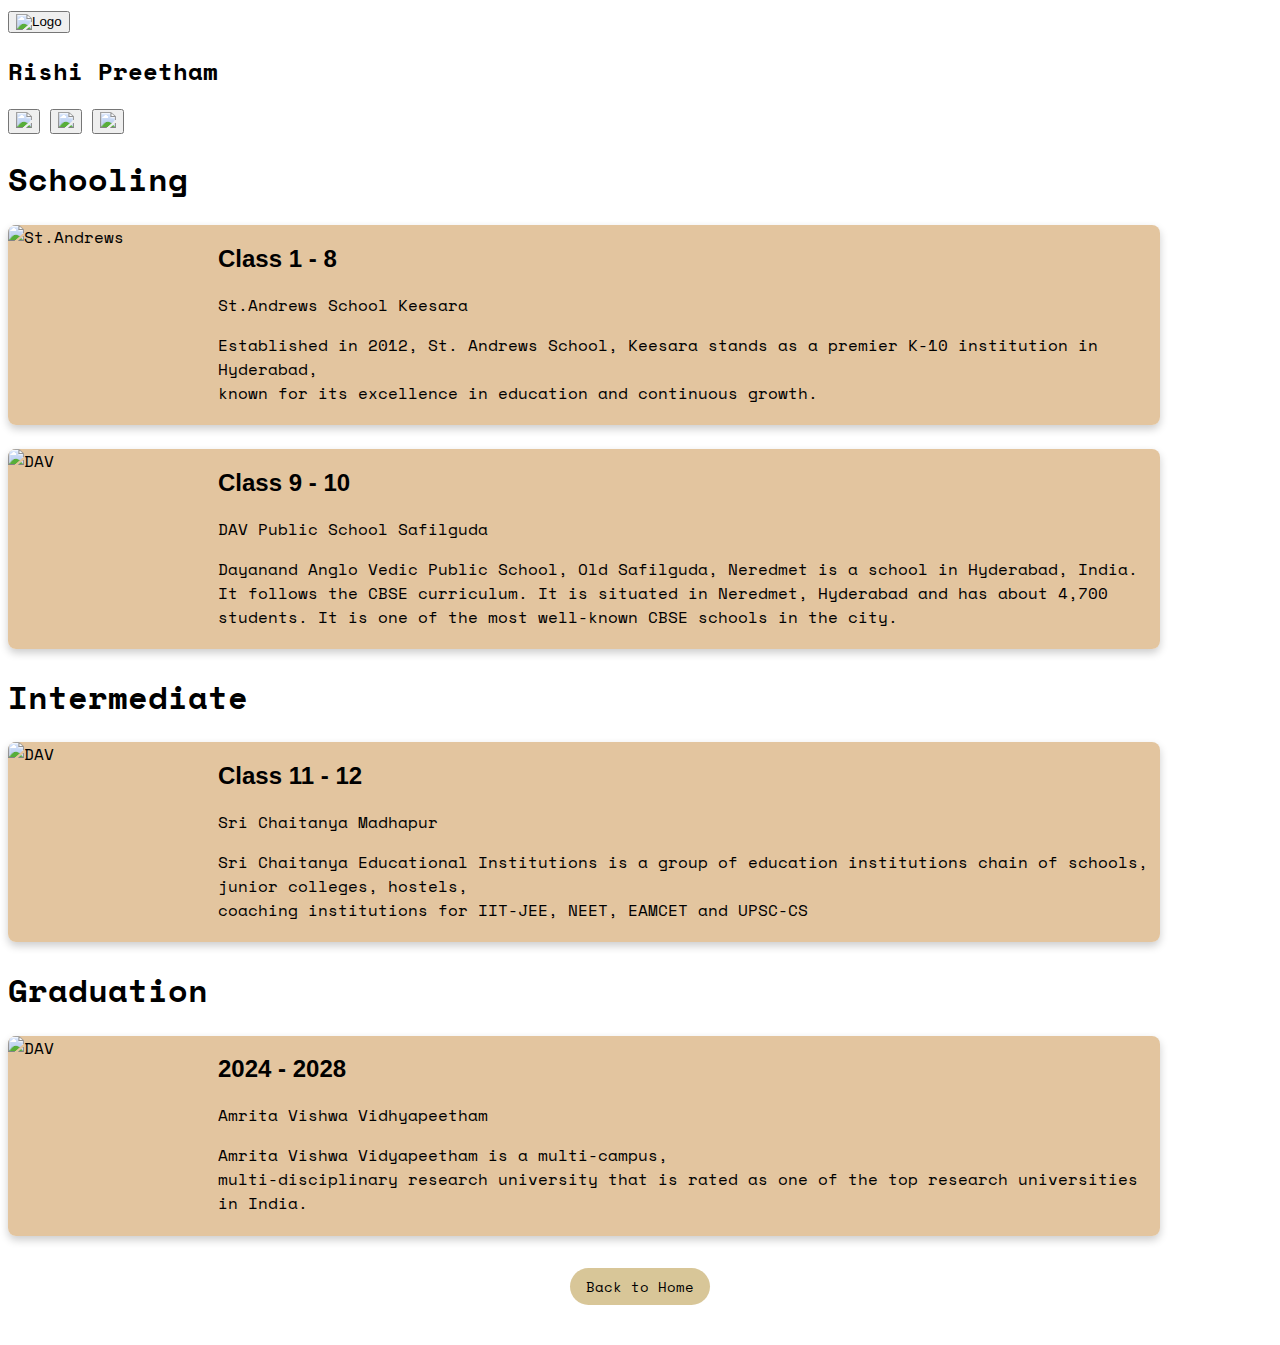
==== edu.html @ 4a177135 "Update edu.html" ====
<!DOCTYPE html>
<html lang="en">
<head>
    <meta charset="UTF-8">
    <meta name="viewport" content="width=device-width, initial-scale=1.0">
    <title>Education</title>
    <link rel="stylesheet" href="styles.css">
    <link href="https://fonts.googleapis.com/css2?family=Inknut+Antiqua&display=swap" rel="stylesheet">
    <link href="https://fonts.googleapis.com/css2?family=Space+Mono&display=swap" rel="stylesheet">
    
    <style>
        
        body {
        font-family: 'Space Mono', monospace;
        padding-bottom: 2rem;
        background-image: url('back2.jpg');
        background-size: cover;
        background-repeat: no-repeat;
        background-attachment: fixed;
    }
    .skill {
            background-color: rgba(220, 182, 135, 0.8);
            box-shadow: 0 4px 8px rgba(0, 0, 0, 0.2);
            border-radius: 8px;
            margin-bottom: 1.5rem;
            display: flex;
            overflow: hidden;
            transition: transform 0.2s ease-in-out, box-shadow 0.2s ease-in-out;
            max-width: 90vw;
            height: auto;
        }

        .skill:hover {
            transform: translateY(-5px);
            box-shadow: 0 6px 12px rgba(0, 0, 0, 0.3);
        }
    .skill-left{
        display: flex;
    }

    .back-button {
        display: inline-block;
        padding: 0.5rem 1rem;
        background-color: rgba(211, 190, 138, 0.879);
        color: black;
        text-decoration: none;
        border-radius: 25px;
        font-family: 'Space Mono', monospace;
        transition: transform 0.1s ease-in-out;
        font-size: 0.9rem;
    }

    .back-button:hover {
        transform: translateY(-3px);
    }
    
</style>
</head>
<body>
    <nav class="navbar">
        <div class="nav-left">
        <a href="https://github.com/rishipr-ui" target="_blank"><button class="button"><img src="gitlogo (2).svg" alt="Logo" class="logo"></button></a>
        </div>
        <div class="nav-center">
            <h2>Rishi Preetham</h2>
        </div>
        <div class="nav-right">
            <a href="https://www.linkedin.com/in/maddela-rishi-preetham-b91476320/" target="_blank"><button class="button"><img src="inlogo.svg"></button></a>
            <a href="https://discordapp.com/users/1177567477459329074" target="_blank"><button class="button"><img src="dislogo.svg"></button></a>
            <a href="https://www.instagram.com/rishimaddela_/" target="_blank"><button class="button"><img src="inslogo.svg"></button></a>
        </div>
    </nav>
   
   <h1>Schooling</h1>
   
    <div class="skill">
        <div class="skill-left">
            <img src = "logo.jpeg" alt="St.Andrews" height="200px" width="200px">
            <div style = "display:block; margin-left: 10px; overflow: auto;">
            <h2 style="font-family: Arial, Helvetica, sans-serif;">Class 1 - 8</h2>
            <p>St.Andrews School Keesara</p>
            <p>Established in 2012, St. Andrews School, Keesara stands as a premier 
                 K-10 institution in Hyderabad, <br> known for its excellence in education and continuous growth.</p>
            </div>
        </div>
    </div>
    <div class="skill">
        <div class="skill-left">
            <img src = "dav.jpeg" alt="DAV" height="200px" width="200px">
            <div style = "display:block; margin-left: 10px;overflow: auto;">   
            <h2 style="font-family: Arial, Helvetica, sans-serif;">Class 9 - 10</h2>
            <p>DAV Public School Safilguda</p>
            <p>Dayanand Anglo Vedic Public School, Old Safilguda, Neredmet is a school in Hyderabad, India.<br>
                 It follows the CBSE curriculum. It is situated in Neredmet, Hyderabad and has about 4,700 students. It is one of the 
                 most well-known CBSE schools in the city. </p>
            </div>
            
        </div>
    </div>
    <h1>Intermediate</h1>
    <div class="skill">
        <div class="skill-left">
            <img src = "chai.jpeg" alt="DAV" height="200px" width="200px">
            <div style = "display:block; margin-left: 10px;overflow: auto;">   
            <h2 style="font-family: Arial, Helvetica, sans-serif;">Class 11 - 12</h2>
            <p>Sri Chaitanya Madhapur</p>
            <p>Sri Chaitanya Educational Institutions is a group of education institutions chain of schools, junior colleges, hostels,<br>
                 coaching institutions for IIT-JEE, NEET, EAMCET and UPSC-CS </p>
            </div>
            
        </div>
    </div>

    <h1>Graduation</h1>
    <div class="skill">
        <div class="skill-left">
            <img src = "amrit.png" alt="DAV" height="200px" width="200px">
            <div style = "display:block; margin-left: 10px;overflow: auto;">   
            <h2 style = "font-family: Arial, Helvetica, sans-serif;">2024 - 2028</h2>
            <p>Amrita Vishwa Vidhyapeetham</p>
            <p> Amrita Vishwa Vidyapeetham is a multi-campus,<br>
                 multi-disciplinary research university that is rated as one of the top research universities in India.</p>
            </div>
            
        </div>
    </div>
    <div style="text-align: center; margin-top: 2rem;">
        <a href="index.html" class="back-button">Back to Home</a>
    </div>
    
</body>
</html>
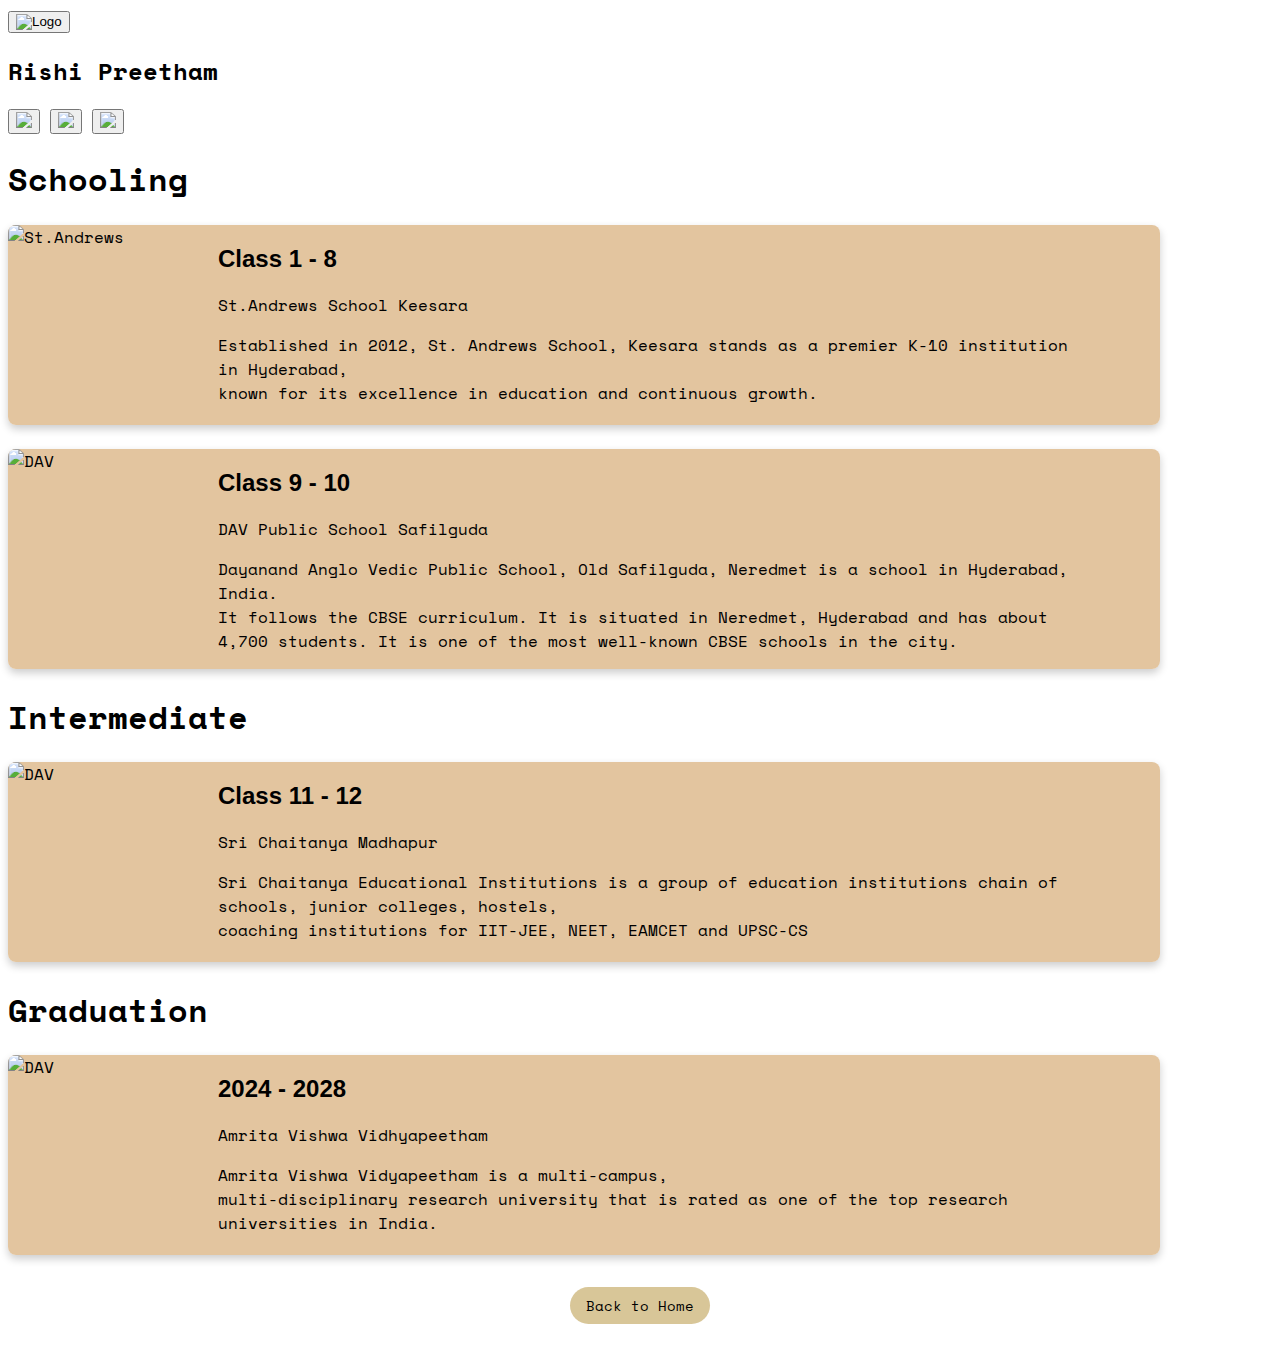
==== commit 4a6e23fb: "Update edu.html" ====
--- a/edu.html
+++ b/edu.html
@@ -36,7 +36,8 @@
         }
     .skill-left{
         display: flex;
-    }
+        width: 85vw;
+        }
 
     .back-button {
         display: inline-block;
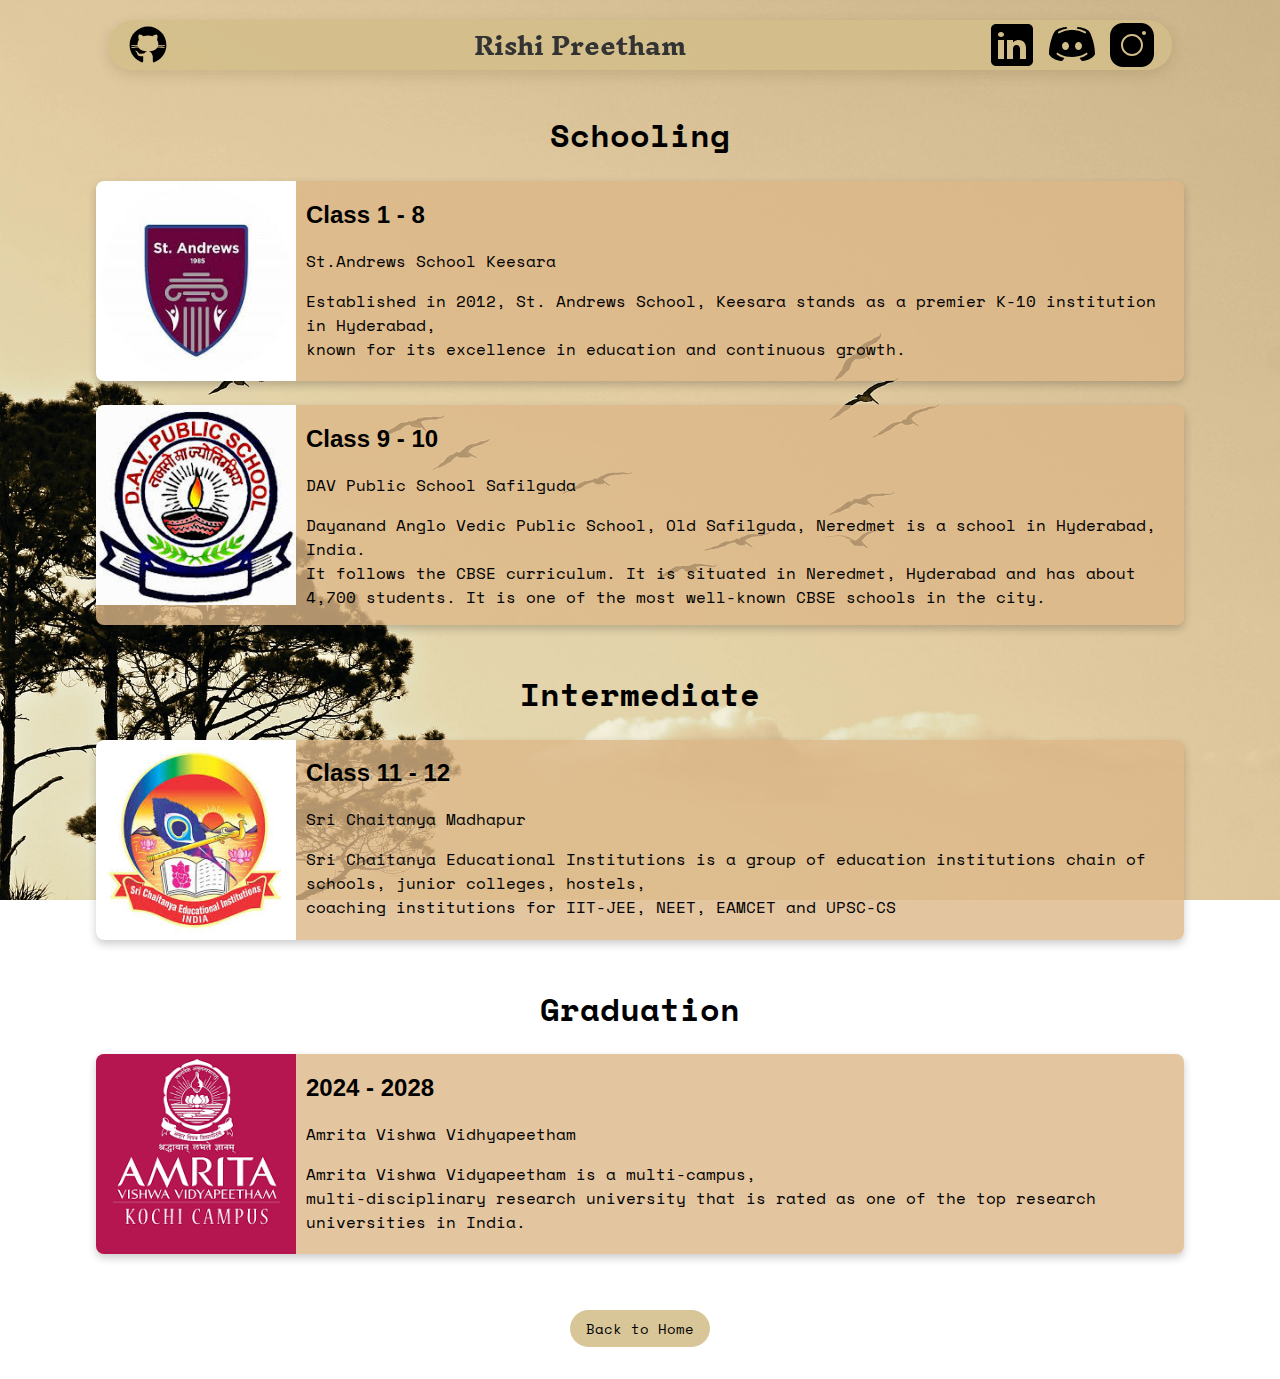
==== commit d39168fb: "Update edu.html" ====
--- a/edu.html
+++ b/edu.html
@@ -13,7 +13,7 @@
         body {
         font-family: 'Space Mono', monospace;
         padding-bottom: 2rem;
-        background-image: url('back2.jpg');
+        background-image: url('assets/back2.jpg');
         background-size: cover;
         background-repeat: no-repeat;
         background-attachment: fixed;
@@ -60,15 +60,15 @@
 <body>
     <nav class="navbar">
         <div class="nav-left">
-        <a href="https://github.com/rishipr-ui" target="_blank"><button class="button"><img src="gitlogo (2).svg" alt="Logo" class="logo"></button></a>
+        <a href="https://github.com/rishipr-ui" target="_blank"><button class="button"><img src="assets/gitlogo (2).svg" alt="Logo" class="logo"></button></a>
         </div>
         <div class="nav-center">
             <h2>Rishi Preetham</h2>
         </div>
         <div class="nav-right">
-            <a href="https://www.linkedin.com/in/maddela-rishi-preetham-b91476320/" target="_blank"><button class="button"><img src="inlogo.svg"></button></a>
-            <a href="https://discordapp.com/users/1177567477459329074" target="_blank"><button class="button"><img src="dislogo.svg"></button></a>
-            <a href="https://www.instagram.com/rishimaddela_/" target="_blank"><button class="button"><img src="inslogo.svg"></button></a>
+            <a href="https://www.linkedin.com/in/maddela-rishi-preetham-b91476320/" target="_blank"><button class="button"><img src="assets/inlogo.svg"></button></a>
+            <a href="https://discordapp.com/users/1177567477459329074" target="_blank"><button class="button"><img src="assets/dislogo.svg"></button></a>
+            <a href="https://www.instagram.com/rishimaddela_/" target="_blank"><button class="button"><img src="assets/inslogo.svg"></button></a>
         </div>
     </nav>
    
@@ -76,7 +76,7 @@
    
     <div class="skill">
         <div class="skill-left">
-            <img src = "logo.jpeg" alt="St.Andrews" height="200px" width="200px">
+            <img src = "assets/logo.jpeg" alt="St.Andrews" height="200px" width="200px">
             <div style = "display:block; margin-left: 10px; overflow: auto;">
             <h2 style="font-family: Arial, Helvetica, sans-serif;">Class 1 - 8</h2>
             <p>St.Andrews School Keesara</p>
@@ -87,7 +87,7 @@
     </div>
     <div class="skill">
         <div class="skill-left">
-            <img src = "dav.jpeg" alt="DAV" height="200px" width="200px">
+            <img src = "assets/dav.jpeg" alt="DAV" height="200px" width="200px">
             <div style = "display:block; margin-left: 10px;overflow: auto;">   
             <h2 style="font-family: Arial, Helvetica, sans-serif;">Class 9 - 10</h2>
             <p>DAV Public School Safilguda</p>
@@ -101,7 +101,7 @@
     <h1>Intermediate</h1>
     <div class="skill">
         <div class="skill-left">
-            <img src = "chai.jpeg" alt="DAV" height="200px" width="200px">
+            <img src = "assets/chai.jpeg" alt="DAV" height="200px" width="200px">
             <div style = "display:block; margin-left: 10px;overflow: auto;">   
             <h2 style="font-family: Arial, Helvetica, sans-serif;">Class 11 - 12</h2>
             <p>Sri Chaitanya Madhapur</p>
@@ -115,7 +115,7 @@
     <h1>Graduation</h1>
     <div class="skill">
         <div class="skill-left">
-            <img src = "amrit.png" alt="DAV" height="200px" width="200px">
+            <img src = "assets/amrit.png" alt="DAV" height="200px" width="200px">
             <div style = "display:block; margin-left: 10px;overflow: auto;">   
             <h2 style = "font-family: Arial, Helvetica, sans-serif;">2024 - 2028</h2>
             <p>Amrita Vishwa Vidhyapeetham</p>
--- a/styles.css
+++ b/styles.css
@@ -0,0 +1,115 @@
+body {
+    background-image: url('assets/back2.jpg');
+    margin: 0;
+    padding: 0;
+    background-size: cover;
+    background-repeat: no-repeat;
+    display: flex;
+    flex-direction: column;
+    align-items: center;
+    justify-content: center;
+    min-height: 100vh;
+}
+
+h2 {
+    font-family: 'Inknut Antiqua', serif;
+}
+
+.font {
+    font-family: 'Space Mono', monospace;
+}
+
+.navbar {
+    display: flex;
+    align-items: center;
+    justify-content: space-between;
+    background-color: rgba(211, 190, 138, 0.879);
+    width: 80%;
+    max-width: 1200px;
+    height: 50px;
+    border-radius: 25px;
+    box-shadow: rgba(0, 0, 0, 0.117) 0px 5px 15px, rgba(233, 200, 135, 0.138) 5px 10px 15px;
+    margin: 20px auto;
+    padding: 0 20px;
+    position: sticky;
+    top: 0;
+}
+
+.nav-left, .nav-right {
+    display: flex;
+    align-items: center;
+}
+
+.logo {
+    height: 40px;
+    width: auto;
+}
+
+.nav-center h2 {
+    margin: 0;
+    font-size: 1.5em;
+    color: #333;
+}
+
+.nav-right {
+    gap: 20px;
+}
+
+.button {
+    border: none;
+    background: none;
+    width: 40px;
+    height: 40px;
+    border-radius: 50%;
+    display: flex;
+    align-items: center;
+    justify-content: center;
+    color: white;
+    font-size: 20px;
+    cursor: pointer;
+    transition: transform 0.1s ease-in-out;
+}
+
+.button:hover {
+    transform: translateY(-3px);
+}
+
+.pp {
+    text-align: center;
+    display: flex;
+    flex-direction: column;
+    align-items: center;
+    justify-content: center;
+    margin: 20px 0;
+}
+
+.for {
+    margin: 10px;
+    background-color: rgba(211, 190, 138, 0.879);
+    border: none;
+    font-size: 1.2em;
+    text-align: center;
+    font-family: 'Space Mono', monospace;
+    width: 200px;
+    border-radius: 25px;
+    cursor: pointer;
+    transition: transform 0.1s ease-in-out;
+}
+
+.for:hover {
+    transform: translateY(-3px);
+}
+
+.hg {
+    text-align: center;
+    font-family: 'Space Mono', monospace;
+    margin: 20px 0;
+}
+
+.xx {
+    margin-top: 20px;
+    background-color: rgba(242, 229, 210, 0.591);
+    padding: 20px;
+    width: 100%;
+    text-align: center;
+}
